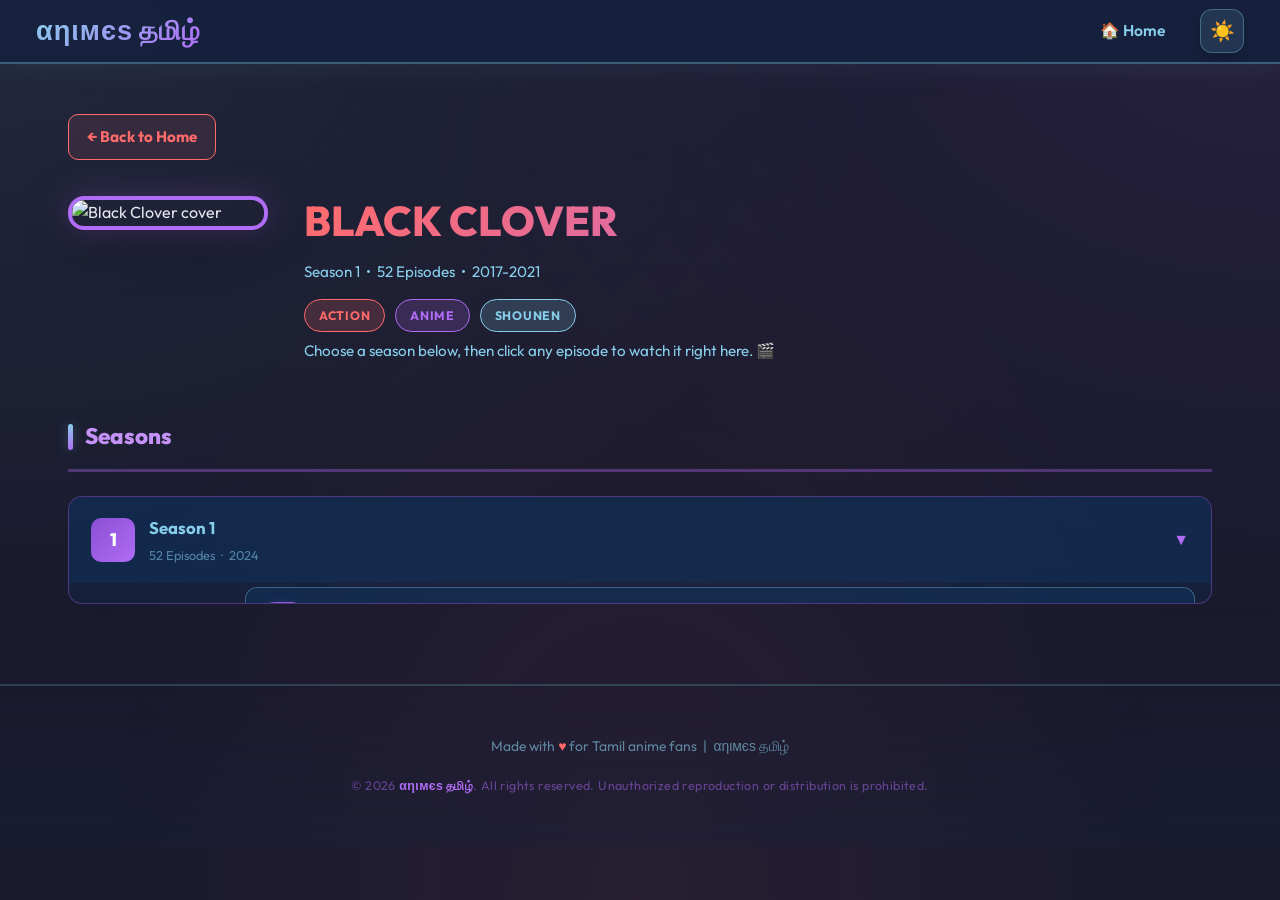
==== Black Clover.html @ a6b7f5e0 "auth" ====
<!DOCTYPE html>
<html lang="en">

<head>
    <meta charset="UTF-8">
    <meta name="viewport" content="width=device-width, initial-scale=1.0">
    <title>Black Clover — αηιмєѕ தமிழ்</title>
    <meta name="description" content="Watch Black Clover Season 1 & Season 2 all episodes in Tamil on αηιмєѕ தமிழ்.">
    <link rel="stylesheet" href="style.css">
    <script>/* apply saved theme before paint */
        (function () { var t = localStorage.getItem('animeTheme') || 'dark'; document.documentElement.setAttribute('data-theme', t); })();
    </script>
        <style>
        /* Page-specific keyframes — all other styles live in style.css */
        @keyframes fadeIn  { from { opacity: 0; } to { opacity: 1; } }
        @keyframes slideUp { from { transform: translateY(30px); opacity: 0; } to { transform: translateY(0); opacity: 1; } }
    </style>
</head>

<body>

    <!-- ===== VIDEO MODAL ===== -->
    <div class="modal-overlay" id="videoModal" role="dialog" aria-modal="true" aria-labelledby="modalEpTitle">
        <div class="modal-box">
            <div class="modal-topbar">
                <div class="modal-ep-title" id="modalEpTitle">Episode</div>
                <button class="modal-close" id="modalClose" title="Close (Esc)">✕</button>
            </div>
            <div class="modal-video-wrap">
                <iframe id="modalIframe" title="Anime Video Player" src="" allowfullscreen allow="autoplay"></iframe>
            </div>
            <div class="modal-controls">
                <button class="modal-nav-btn btn-prev" id="btnPrev">◀ Previous</button>
                <div class="quality-selector" id="qualitySelector">
                    <button class="quality-btn active" data-quality="720p">720p</button>
                    <button class="quality-btn" data-quality="480p">480p</button>
                    <button class="quality-btn" data-quality="360p">360p</button>
                </div>
                <div class="modal-ep-counter" id="epCounter">— / 52</div>
                <button class="download-btn" id="downloadBtn" title="Download current episode">
                    ⬇ Download
                </button>
                <button class="modal-nav-btn btn-next" id="btnNext">Next ▶</button>
            </div>
        </div>
    </div>

    <!-- ===== NAVBAR ===== -->
    <nav class="navbar">
        <a href="index.html" class="logo">αηιмєѕ தமிழ்</a>
        <button class="hamburger" id="hamburger" aria-label="Toggle menu" aria-expanded="false">
            <span></span>
            <span></span>
            <span></span>
        </button>
        <ul class="nav-links" id="navLinks">
            <li><a href="index.html">🏠 Home</a></li>
        </ul>
        <button class="theme-toggle" id="themeToggle" aria-label="Toggle light/dark theme"
            title="Toggle theme">☀️</button>
    </nav>

    <!-- ===== PAGE CONTENT ===== -->
    <div class="page-wrapper">

        <a href="index.html" class="back-link">← Back to Home</a>

        <!-- SHOW HEADER -->
        <div class="show-header">
            <img src="Black clover.jpg" alt="Black Clover cover" loading="lazy" decoding="async">
            <div class="show-info">
                <h1>BLACK CLOVER</h1>
                <p>
                    Season 1 &nbsp;•&nbsp; 52 Episodes &nbsp;•&nbsp; 2017-2021
                </p>
                <div class="genre-tags">
                    <span class="genre-tag action">Action</span>
                    <span class="genre-tag anime">Anime</span>
                    <span class="genre-tag hero">Shounen</span>
                </div>
                <p class="show-description">
                    Choose a season below, then click any episode to watch it right here. 🎬
                </p>
            </div>
        </div>

        <!-- SEASON SECTION TITLE -->
        <div class="section-title">Seasons</div>

        <!-- SEASON ACCORDION -->
        <div class="seasons-wrap" id="seasonsWrap">

            <!-- Season 1 block -->
            <div class="season-block" id="block-s1">
                <div class="season-header" id="hdr-s1" role="button" aria-expanded="false" aria-controls="body-s1">
                    <div class="season-header-left">
                        <div class="season-num-badge">1</div>
                        <div>
                            <div class="season-header-title">Season 1</div>
                            <div class="season-header-meta">52 Episodes &nbsp;·&nbsp; 2024</div>
                        </div>
                    </div>
                    <span class="season-chevron">▼</span>
                </div>
                <div class="season-body" id="body-s1">
                    <div class="season-body-inner">
                        <div class="season-content">
                            <div class="season-cover">
                                <img src="Black Clover S1.jpg" alt="Black Clover Season 1" loading="lazy" decoding="async">
                            </div>
                            <div class="season-episodes">
                                <ul class="episode-list" id="listS1"></ul>
                            </div>
                        </div>
                    </div>
                </div>
            </div>

            

        </div>

    </div>

    <!-- FOOTER -->
    <footer>
        <p>Made with <span>♥</span> for Tamil anime fans &nbsp;|&nbsp; αηιмєѕ தமிழ்</p>
        <p class="copyright">&copy; 2026 <span class="copy-brand">αηιмєѕ தமிழ்</span>. All rights reserved. Unauthorized
            reproduction or distribution is prohibited.</p>
    </footer>

    <script>
        // ─── Episode data ──────────────────────────────────────────────────────────
        const season1 = [
            { label: 'Black Clover — Season 1 Episode 1', url: 'https://drive.google.com/file/d/1ODPbHvJEhEMpphtI4MxRCnHUGXmP1tiV/view?usp=drive_link' },
            { label: 'Black Clover — Season 1 Episode 2', url: 'https://drive.google.com/file/d/1UU6DMYvfNjdgx-czAlC-QVXr_h1ueQlT/view?usp=drive_link' },
            { label: 'Black Clover — Season 1 Episode 3', url: 'https://drive.google.com/file/d/1fp06RDOdwftq0lW15S4uNfMXd6vimS-R/view?usp=drive_link' },
            { label: 'Black Clover — Season 1 Episode 4', url: 'https://drive.google.com/file/d/147hRagMRsgIPIV0D53DgfWSum-laJky3/view?usp=drive_link' },
            { label: 'Black Clover — Season 1 Episode 5', url: 'https://drive.google.com/file/d/1hx0wmpyjPti8TizTmMIxTGmv3ncDwISy/view?usp=drive_link' },
            { label: 'Black Clover — Season 1 Episode 6', url: 'https://drive.google.com/file/d/1q7LnzBNbZkUUWpS2-jgmQ9IhrlIVIlir/view?usp=drive_link' },
            { label: 'Black Clover — Season 1 Episode 7', url: 'https://drive.google.com/file/d/16MvOg9ebQ0H7MaVcecm7iQT22Mqzcdz2/view?usp=drive_link' },
            { label: 'Black Clover — Season 1 Episode 8', url: 'https://drive.google.com/file/d/1AsIBkCfFNQz-Bp7a3dCff4TRUzwnJFNo/view?usp=drive_link' },
            { label: 'Black Clover — Season 1 Episode 9', url: 'https://drive.google.com/file/d/16DXvcwOeLI66t9OxpJB8tHux8fPv2nIG/view?usp=drive_link' },
            { label: 'Black Clover — Season 1 Episode 10', url: 'https://drive.google.com/file/d/1ffPq-OgUAM6AscoiG_Q5oQ6_a7YMpHwx/view?usp=drive_link' },
            { label: 'Black Clover — Season 1 Episode 11', url: 'https://drive.google.com/file/d/1TDnt6CKVh8oF5mcPyg6MbT69pBbmj9pi/view?usp=drive_link' },
            { label: 'Black Clover — Season 1 Episode 12', url: 'https://drive.google.com/file/d/1ku1aMR34oBhOyInc1qjT79qwLTLvL-Q6/view?usp=drive_link' },
            { label: 'Black Clover — Season 1 Episode 13', url: 'https://drive.google.com/file/d/1seFA0r91bk8-u1pZyEKzcgGpgho2S2MD/view?usp=drive_link' },
            { label: 'Black Clover — Season 1 Episode 14', url: 'https://drive.google.com/file/d/12w76KF4JlneqTBJmibyP7TG2EaC3A2d1/view?usp=drive_link' },
            { label: 'Black Clover — Season 1 Episode 15', url: 'https://drive.google.com/file/d/1xRk1DCmww_YLrAiUZ01_tJFTzHuUz1rH/view?usp=drive_link' },
            { label: 'Black Clover — Season 1 Episode 16', url: 'https://drive.google.com/file/d/1O9LygKLz4t2v1fXNx--AKS7kRJ373syA/view?usp=drive_link' },
            { label: 'Black Clover — Season 1 Episode 17', url: 'https://drive.google.com/file/d/1rYxMDRkAYCaDwPFj208exHD-0DpUpXCZ/view?usp=drive_link' },
            { label: 'Black Clover — Season 1 Episode 18', url: 'https://drive.google.com/file/d/1ztxoA6_M03mwa7ZdaEwH3BLgy6uEzq-6/view?usp=drive_link' },
            { label: 'Black Clover — Season 1 Episode 19', url: 'https://drive.google.com/file/d/1YQ4ZGFRJcFFOziHP7ryG60n-5vrGi-Hg/view?usp=drive_link' },
            { label: 'Black Clover — Season 1 Episode 20', url: 'https://drive.google.com/file/d/1003yUZefJmhm5v-bn42cq-cFcBUf1Kmr/view?usp=drive_link' },
            { label: 'Black Clover — Season 1 Episode 21', url: 'https://drive.google.com/file/d/1nypsdMPqKhxxxCl2USI6wyjwSKQftTIE/view?usp=drive_link' },
            { label: 'Black Clover — Season 1 Episode 22', url: 'https://drive.google.com/file/d/1fzC5f1wbf9sOoAqkiLy27fHo5FhXYRzz/view?usp=drive_link' },
            { label: 'Black Clover — Season 1 Episode 23', url: 'https://drive.google.com/file/d/1_gjJJTzLBx9CuyI6VPsvhYlcbNpOs1Sj/view?usp=drive_link' },
            { label: 'Black Clover — Season 1 Episode 24', url: 'https://drive.google.com/file/d/1h2pwCmJOZrFb5NExrcI9Pcqk-jPaqbt_/view?usp=drive_link' },
            { label: 'Black Clover — Season 1 Episode 25', url: 'https://drive.google.com/file/d/1vTQSO6mHoZk7KQks492SP2wtjo2FNkQ2/view?usp=drive_link' },
            { label: 'Black Clover — Season 1 Episode 26', url: 'https://drive.google.com/file/d/1W5kCnkiEDYukoO-WlAtehgl3UT6zfNxh/view?usp=drive_link' },
            { label: 'Black Clover — Season 1 Episode 27', url: 'https://drive.google.com/file/d/1fP_kt8_ywPyBqBD8XFNz-qHctT_Kmmp9/view?usp=drive_link' },
            { label: 'Black Clover — Season 1 Episode 28', url: 'https://drive.google.com/file/d/1cFwmqe0yg_zBHIG69gk7wKfw1a-eI2rd/view?usp=drive_link' },
            { label: 'Black Clover — Season 1 Episode 29', url: 'https://drive.google.com/file/d/1rcgXAd_u4LQvGD85NG6L_ZZRvOPipj1w/view?usp=drive_link' },
            { label: 'Black Clover — Season 1 Episode 30', url: 'https://drive.google.com/file/d/1GQHpieshRv08iTudhfadLTmQG_kX_81U/view?usp=drive_link' },
            { label: 'Black Clover — Season 1 Episode 31', url: 'https://drive.google.com/file/d/1RqxE4C7LSFc72aBbK0ppRc-T9F8D0yFf/view?usp=drive_link' },
            { label: 'Black Clover — Season 1 Episode 32', url: 'https://drive.google.com/file/d/11ycaToQ2TkcVKYUf12bIoVbeEXOgBtCK/view?usp=drive_link' },
            { label: 'Black Clover — Season 1 Episode 33', url: 'https://drive.google.com/file/d/1ajj0gp3xN7RAtzWEq52D7Rs4c3wvOy00/view?usp=drive_link' },
            { label: 'Black Clover — Season 1 Episode 34', url: 'https://drive.google.com/file/d/1F8uGpwolBcLbOCt_jxpoOchkNUZ0XtZn/view?usp=drive_link' },
            { label: 'Black Clover — Season 1 Episode 35', url: 'https://drive.google.com/file/d/1EN5IN9hanwbucivZ3r1BJMKgd7P41Uz4/view?usp=drive_link' },
            { label: 'Black Clover — Season 1 Episode 36', url: 'https://drive.google.com/file/d/18jjQ3Py9q21RgcNIhizg5OyiLKfL_dfh/view?usp=drive_link' },
            { label: 'Black Clover — Season 1 Episode 37', url: 'https://drive.google.com/file/d/1yW2bL2XUI3VKsSQ8Ou470-_n8xtNUzNb/view?usp=drive_link' },
            { label: 'Black Clover — Season 1 Episode 38', url: 'https://drive.google.com/file/d/1KJCh59lzcBtqf_SO4vPp98ZI-LniccoH/view?usp=drive_link' },
            { label: 'Black Clover — Season 1 Episode 39', url: 'https://drive.google.com/file/d/1qVKRg0rlQJD0KMX1C6P8OE7jvjG9UlRe/view?usp=drive_link' },
            { label: 'Black Clover — Season 1 Episode 40', url: 'https://drive.google.com/file/d/1Q9NmlAQa1TrAHIjie25ZDMcZDa-YQYuP/view?usp=drive_link' },
            { label: 'Black Clover — Season 1 Episode 41', url: 'https://drive.google.com/file/d/1DWbmje2Cut4kT2jY8WESexI1O4_34SRt/view?usp=drive_link' },
            { label: 'Black Clover — Season 1 Episode 42', url: 'https://drive.google.com/file/d/1GTsT0j_Vl5AwKKSDwWXC5KhdFjTHr4aM/view?usp=drive_link' },
            { label: 'Black Clover — Season 1 Episode 43', url: 'https://drive.google.com/file/d/1z6HKS_v7naEfR71bDJf1O1Imvs-zz7Je/view?usp=drive_link' },
            { label: 'Black Clover — Season 1 Episode 44', url: 'https://drive.google.com/file/d/1w0cN11PbFkwaNHTjjyJNapjziAgTkaDh/view?usp=drive_link' },
            { label: 'Black Clover — Season 1 Episode 45', url: 'https://drive.google.com/file/d/191g0h7XyX-62N4xODG4WYwB1gnaFqEPl/view?usp=drive_link' },
            { label: 'Black Clover — Season 1 Episode 46', url: 'https://drive.google.com/file/d/1o9afwUp92Q18mSyHH6MPzNlselTNKvGx/view?usp=drive_link' },
            { label: 'Black Clover — Season 1 Episode 47', url: 'https://drive.google.com/file/d/15kICb1pFve39YVBaPz4xmDzAzr6nMhFi/view?usp=drive_link' },
            { label: 'Black Clover — Season 1 Episode 48', url: 'https://drive.google.com/file/d/13fcKTHnzJXK2BI83XcnaROCqIEAhhWLm/view?usp=drive_link' },
            { label: 'Black Clover — Season 1 Episode 49', url: 'https://drive.google.com/file/d/1zWOemoixFibdqLj236k2VJsVxp9vYJTT/view?usp=drive_link' },
            { label: 'Black Clover — Season 1 Episode 50', url: 'https://drive.google.com/file/d/19eNcGR957ftd28TEfy8--QZLz8u13Xa3/view?usp=drive_link' },
            { label: 'Black Clover — Season 1 Episode 51', url: 'https://drive.google.com/file/d/1IVCrdZCVjt_2vN_iQzRdhMXT2vHn7FC3/view?usp=sharing' },
           
            
        ];

        const allEpisodes = [...season1];
        const total = allEpisodes.length;
        let currentEp = 0;

        // ─── Drive share → embed URL ───────────────────────────────────────────────
        function embedUrl(shareUrl) {
            const m = shareUrl.match(/\/file\/d\/([^/]+)\//);
            return m ? `https://drive.google.com/file/d/${m[1]}/preview` : shareUrl;
        }

        // ─── Build episode list ────────────────────────────────────────────────────
        function buildList(listId, episodes, globalOffset) {
            const ul = document.getElementById(listId);
            episodes.forEach((ep, i) => {
                const globalIndex = globalOffset + i;
                const epNum = String(i + 1).padStart(2, '0');
                const li = document.createElement('li');
                li.innerHTML = `
                    <a href="#" class="ep-link" data-index="${globalIndex}" id="ep-${globalIndex}">
                        <span class="ep-number">${epNum}</span>
                        ${ep.label}
                        <span class="ep-icon">▶</span>
                    </a>`;
                ul.appendChild(li);
            });
        }

        buildList('listS1', season1, 0);

        // ─── Season accordion toggle ───────────────────────────────────────────────
        function toggleSeason(blockId, headerId) {
            const block = document.getElementById(blockId);
            const hdr = document.getElementById(headerId);
            const isOpen = block.classList.contains('open');
            block.classList.toggle('open', !isOpen);
            hdr.setAttribute('aria-expanded', String(!isOpen));
        }

        document.getElementById('hdr-s1').addEventListener('click', () => toggleSeason('block-s1', 'hdr-s1'));

        // ─── Modal elements ────────────────────────────────────────────────────────
        const modal = document.getElementById('videoModal');
        const iframe = document.getElementById('modalIframe');
        const modalTitle = document.getElementById('modalEpTitle');
        const epCounter = document.getElementById('epCounter');
        const btnPrev = document.getElementById('btnPrev');
        const btnNext = document.getElementById('btnNext');
        const btnClose = document.getElementById('modalClose');
        const qualityBtns = document.querySelectorAll('.quality-btn');
        const downloadBtn = document.getElementById('downloadBtn');
        let currentQuality = '720p';

        function openEpisode(index) {
            currentEp = index;
            currentQuality = '720p';
            const ep = allEpisodes[index];
            modalTitle.textContent = ep.label;
            epCounter.textContent = `${index + 1} / ${total}`;
            iframe.src = embedUrl(ep.url);
            btnPrev.disabled = index === 0;
            btnNext.disabled = index === total - 1;
            modal.classList.add('active');
            document.body.style.overflow = 'hidden';

            document.querySelectorAll('.ep-link').forEach(a => a.classList.remove('ep-active'));
            const activeLink = document.getElementById(`ep-${index}`);
            if (activeLink) activeLink.classList.add('ep-active');
            
            // Reset quality buttons
            qualityBtns.forEach(btn => btn.classList.remove('active'));
            document.querySelector('[data-quality="720p"]').classList.add('active');
        }

        function closeModal() {
            modal.classList.remove('active');
            iframe.src = '';
            document.body.style.overflow = '';
            document.querySelectorAll('.ep-link').forEach(a => a.classList.remove('ep-active'));
        }

        function downloadEpisode() {
            const ep = allEpisodes[currentEp];
            let urlToDL = ep.url;
            
            // Extract Google Drive file ID from sharing URL
            const match = ep.url.match(/\/file\/d\/([^\/]+)\//);
            if (match && match[1]) {
                urlToDL = `https://drive.google.com/uc?export=download&id=${match[1]}`;
            }
            
            downloadBtn.classList.add('loading');
            downloadBtn.textContent = '⏳ Preparing...';
            downloadBtn.disabled = true;
            
            // Open download link
            const a = document.createElement('a');
            a.href = urlToDL;
            a.target = '_blank';
            a.click();
            
            // Reset button after 2 seconds
            setTimeout(() => {
                downloadBtn.classList.remove('loading');
                downloadBtn.textContent = '⬇ Download';
                downloadBtn.disabled = false;
            }, 2000);
        }


        // ─── Event listeners ──────────────────────────────────────────────────────
        document.addEventListener('click', e => {
            const link = e.target.closest('.ep-link');
            if (!link) return;
            e.preventDefault();
            openEpisode(parseInt(link.dataset.index));
        });

        qualityBtns.forEach(btn => {
            btn.addEventListener('click', () => {
                currentQuality = btn.dataset.quality;
                qualityBtns.forEach(b => b.classList.remove('active'));
                btn.classList.add('active');
            });
        });

        downloadBtn.addEventListener('click', downloadEpisode);
        btnPrev.addEventListener('click', () => { if (currentEp > 0) openEpisode(currentEp - 1); });
        btnNext.addEventListener('click', () => { if (currentEp < total - 1) openEpisode(currentEp + 1); });
        btnClose.addEventListener('click', closeModal);
        modal.addEventListener('click', e => { if (e.target === modal) closeModal(); });
        document.addEventListener('keydown', e => {
            if (e.key === 'Escape' && modal.classList.contains('active')) closeModal();
        });

        // ─── Hamburger menu ──────────────────────────────────────────────────────
        const hamburger = document.getElementById('hamburger');
        const navLinks = document.getElementById('navLinks');
        
        hamburger.addEventListener('click', function () {
            navLinks.classList.toggle('active');
            hamburger.classList.toggle('active');
            hamburger.setAttribute('aria-expanded', navLinks.classList.contains('active'));
        });

        // Close menu when a link is clicked
        navLinks.querySelectorAll('a').forEach(link => {
            link.addEventListener('click', function () {
                navLinks.classList.remove('active');
                hamburger.classList.remove('active');
                hamburger.setAttribute('aria-expanded', false);
            });
        });

        // ─── Theme toggle ─────────────────────────────────────────────────────────
        var themeBtn = document.getElementById('themeToggle');
        var htmlEl = document.documentElement;
        themeBtn.textContent = htmlEl.getAttribute('data-theme') === 'light' ? '🌙' : '☀️';
        themeBtn.addEventListener('click', function () {
            var next = htmlEl.getAttribute('data-theme') === 'light' ? 'dark' : 'light';
            htmlEl.setAttribute('data-theme', next);
            localStorage.setItem('animeTheme', next);
            themeBtn.textContent = next === 'light' ? '🌙' : '☀️';
        });
    </script>

</body>

</html>
---- style.css ----
/* ===== GOOGLE FONTS ===== */
@import url('https://fonts.googleapis.com/css2?family=Outfit:wght@300;400;500;600;700;800&display=swap');
@import url('https://fonts.googleapis.com/css2?family=Inter:wght@400;500;600;700&display=swap');

/* ===== COLOR THEME VARIABLES ===== */
:root {
  --bg-primary: #1a1a2e;
  --bg-secondary: #16213e;
  --bg-card: #0f3460;

  --sky-blue: #87ceeb;
  --sky-blue-dark: #4fb3d9;
  --sky-blue-glow: rgba(135, 206, 235, 0.25);

  --light-red: #ff6b6b;
  --light-red-dark: #e05252;
  --light-red-glow: rgba(255, 107, 107, 0.25);

  --purple: #b06cf5;
  --purple-dark: #8a4fd4;
  --purple-glow: rgba(176, 108, 245, 0.25);

  --text-primary: #e8e8f0;
  --text-sky: #87ceeb;
  --text-red: #ff6b6b;
  --text-purple: #c492f7;

  --border-sky: rgba(135, 206, 235, 0.35);
  --border-purple: rgba(176, 108, 245, 0.35);

  --navbar-height: 64px;
}

/* ===== RESET & BASE ===== */
*,
*::before,
*::after {
  box-sizing: border-box;
  margin: 0;
  padding: 0;
}

html {
  scroll-behavior: smooth;
  -webkit-font-smoothing: antialiased;
  -moz-osx-font-smoothing: grayscale;
}

body {
  font-family: 'Outfit', Arial, sans-serif;
  background-color: var(--bg-primary);
  color: var(--text-primary);
  min-height: 100vh;
  line-height: 1.6;
  -webkit-font-smoothing: antialiased;
  -moz-osx-font-smoothing: grayscale;
}

/* ===== ANIMATED BACKGROUND GRADIENT ===== */
body::before {
  content: '';
  position: fixed;
  top: 0;
  left: 0;
  width: 100%;
  height: 100%;
  background:
    radial-gradient(ellipse at top left, rgba(135, 206, 235, 0.08) 0%, transparent 50%),
    radial-gradient(ellipse at top right, rgba(176, 108, 245, 0.08) 0%, transparent 50%),
    radial-gradient(ellipse at bottom, rgba(255, 107, 107, 0.06) 0%, transparent 60%);
  pointer-events: none;
  z-index: 0;
}

/* ===== NAVBAR / HEADER ===== */
.navbar {
  position: sticky;
  top: 0;
  z-index: 200;
  display: flex;
  align-items: center;
  justify-content: space-between;
  padding: 0 36px;
  height: var(--navbar-height);
  background: rgba(22, 33, 62, 0.95);
  -webkit-backdrop-filter: blur(16px);
  backdrop-filter: blur(16px);
  border-bottom: 2px solid var(--border-sky);
  box-shadow: 0 4px 30px rgba(135, 206, 235, 0.08);
  gap: 12px;
  will-change: transform;
}

.navbar .logo {
  font-size: 1.7rem;
  font-weight: 800;
  background: linear-gradient(135deg, var(--sky-blue), var(--purple));
  -webkit-background-clip: text;
  -webkit-text-fill-color: transparent;
  background-clip: text;
  letter-spacing: 1px;
  text-decoration: none;
  transition: filter 0.3s ease;
  cursor: pointer;
  flex-shrink: 0;
}

.navbar .logo:hover {
  filter: brightness(1.2);
}

.nav-links {
  display: flex;
  gap: 28px;
  list-style: none;
  margin-left: auto;
  align-items: center;
}

.nav-links li {
  display: flex;
  align-items: center;
}

.nav-links a {
  color: var(--sky-blue);
  text-decoration: none;
  font-weight: 600;
  font-size: 0.98rem;
  padding: 10px 14px;
  border-radius: 10px;
  transition: all 0.3s ease;
  border: 1px solid transparent;
  position: relative;
  white-space: nowrap;
  display: inline-flex;
  align-items: center;
  gap: 7px;
}

.nav-links a::after {
  content: '';
  position: absolute;
  bottom: 0;
  left: 50%;
  width: 0;
  height: 2px;
  background: linear-gradient(90deg, var(--sky-blue), var(--purple));
  transform: translateX(-50%);
  transition: width 0.3s ease;
}

.nav-links a:hover {
  color: #fff;
  background: rgba(135, 206, 235, 0.15);
  border-color: var(--sky-blue);
  box-shadow: 0 0 20px rgba(135, 206, 235, 0.25);
  transform: translateY(-2px);
}

.nav-links a:hover::after {
  width: calc(100% - 28px);
}

/* ===== HAMBURGER MENU ===== */
.hamburger {
  display: none;
  flex-direction: column;
  justify-content: center;
  gap: 5px;
  background: transparent;
  border: none;
  cursor: pointer;
  padding: 8px;
  flex-shrink: 0;
}

.hamburger span {
  width: 24px;
  height: 3px;
  background: var(--sky-blue);
  border-radius: 2px;
  transition: all 0.3s ease;
  display: block;
}

.hamburger.active span:nth-child(1) {
  transform: rotate(45deg) translate(5px, 6px);
}

.hamburger.active span:nth-child(2) {
  opacity: 0;
  transform: scaleX(0);
}

.hamburger.active span:nth-child(3) {
  transform: rotate(-45deg) translate(5px, -6px);
}

/* ===== PAGE WRAPPER ===== */
.page-wrapper {
  position: relative;
  z-index: 1;
  max-width: 1200px;
  margin: 0 auto;
  padding: 50px 28px 80px;
}

/* ===== KEYFRAME ANIMATIONS ===== */
/* Use opacity-based pulse — GPU-friendly, no filter repaint */
@keyframes titlePulse {
  0%, 100% { opacity: 1; }
  50%       { opacity: 0.82; }
}

@keyframes slideInDown {
  from { opacity: 0; transform: translateY(-30px); }
  to   { opacity: 1; transform: translateY(0); }
}

@keyframes slideInUp {
  from { opacity: 0; transform: translateY(30px); }
  to   { opacity: 1; transform: translateY(0); }
}

@keyframes slideInLeft {
  from { opacity: 0; transform: translateX(-20px); }
  to   { opacity: 1; transform: translateX(0); }
}

@keyframes scaleIn {
  from { opacity: 0; transform: scale(0.95); }
  to   { opacity: 1; transform: scale(1); }
}

@keyframes float {
  0%, 100% { transform: translateY(0px); }
  50%       { transform: translateY(-12px); }
}

@keyframes fadeIn {
  from { opacity: 0; transform: translateY(-6px); }
  to   { opacity: 1; transform: translateY(0); }
}

/* ===== HOME PAGE - HERO ===== */
.hero {
  text-align: center;
  padding: 100px 20px 70px;
  animation: slideInDown 0.8s ease-out;
}

.hero h1 {
  font-size: 3.5rem;
  font-weight: 800;
  background: linear-gradient(135deg, var(--sky-blue) 0%, var(--purple) 50%, var(--light-red) 100%);
  -webkit-background-clip: text;
  -webkit-text-fill-color: transparent;
  background-clip: text;
  margin-bottom: 24px;
  letter-spacing: 2px;
  text-shadow: none;
  animation: titlePulse 3s ease-in-out infinite;
  line-height: 1.15;
  will-change: opacity;
}

.hero p {
  color: var(--text-purple);
  font-size: 1.2rem;
  margin-bottom: 20px;
  font-weight: 500;
  animation: slideInUp 0.8s ease-out 0.15s both;
  line-height: 1.6;
  opacity: 0.95;
}

.hero p:last-of-type {
  font-size: 0.95rem;
  color: rgba(196, 146, 247, 0.8);
  margin-bottom: 32px;
  animation-delay: 0.25s;
}

.hero-subtitle {
  font-size: 0.95rem;
  opacity: 0.8;
  margin-top: 12px;
  animation: slideInUp 0.8s ease-out 0.25s both;
}

/* ===== ANIME CARD GRID ===== */
.anime-grid {
  display: grid;
  grid-template-columns: repeat(auto-fill, minmax(200px, 1fr));
  gap: 28px;
  margin-top: 60px;
  animation: slideInUp 0.8s ease-out 0.2s both;
}

.anime-card {
  background: linear-gradient(145deg, rgba(15, 52, 96, 0.7), rgba(26, 26, 46, 0.9));
  border: 1px solid var(--border-purple);
  border-radius: 18px;
  overflow: hidden;
  text-decoration: none;
  color: inherit;
  transition: transform 0.4s cubic-bezier(0.34, 1.56, 0.64, 1),
              border-color 0.4s ease,
              box-shadow 0.4s ease;
  box-shadow: 0 8px 32px rgba(0, 0, 0, 0.3);
  position: relative;
  animation: scaleIn 0.6s ease-out;
  cursor: pointer;
  display: flex;
  flex-direction: column;
  will-change: transform;
}

.anime-card::after {
  content: '';
  position: absolute;
  inset: 0;
  border-radius: 18px;
  background: linear-gradient(135deg, var(--sky-blue-glow), var(--purple-glow));
  opacity: 0;
  transition: opacity 0.4s ease;
  pointer-events: none;
}

.anime-card:hover {
  transform: translateY(-12px) scale(1.03);
  border-color: var(--sky-blue);
  box-shadow:
    0 20px 50px rgba(135, 206, 235, 0.25),
    0 0 0 2px var(--sky-blue);
}

.anime-card:hover::after {
  opacity: 1;
}

/* Disable heavy transform on touch devices */
@media (hover: none) and (pointer: coarse) {
  .anime-card:hover,
  .anime-card:active {
    transform: translateY(-4px) scale(1.01);
    border-color: var(--border-purple);
    box-shadow: 0 8px 32px rgba(0, 0, 0, 0.3);
  }
}

.anime-card img {
  width: 100%;
  height: 280px;
  object-fit: cover;
  display: block;
  transition: transform 0.5s cubic-bezier(0.34, 1.56, 0.64, 1), opacity 0.4s ease;
  aspect-ratio: 2 / 3;
  flex-shrink: 0;
}

.anime-card:hover img {
  transform: scale(1.12) rotate(1deg);
  opacity: 0.8;
}

.anime-card .card-body {
  padding: 16px 18px 18px;
  position: relative;
  z-index: 1;
  background: rgba(26, 26, 46, 0.95);
  flex: 1;
  display: flex;
  flex-direction: column;
  gap: 8px;
}

.anime-card .card-title {
  font-size: 1.05rem;
  font-weight: 700;
  color: var(--sky-blue);
  line-height: 1.3;
  display: -webkit-box;
  -webkit-line-clamp: 2;
  line-clamp: 2;
  -webkit-box-orient: vertical;
  overflow: hidden;
}

.anime-card .card-badge {
  display: flex;
  flex-direction: column;
  gap: 3px;
  font-size: 0.68rem;
  font-weight: 600;
  padding: 7px 10px;
  border-radius: 8px;
  background: linear-gradient(135deg, var(--purple-dark), var(--purple));
  color: #fff;
  letter-spacing: 0.5px;
  text-transform: uppercase;
  margin-top: auto;
}

/* Coming soon cards */
.anime-card.coming-soon {
  border-style: dashed;
  opacity: 0.65;
  background: linear-gradient(145deg, rgba(15, 52, 96, 0.4), rgba(26, 26, 46, 0.6));
  cursor: default;
  pointer-events: none;
}

.anime-card.coming-soon:hover {
  transform: none;
  border-color: var(--border-purple);
}

.coming-soon-placeholder {
  height: 280px;
  background: linear-gradient(135deg, #0f3460, #1a1a2e);
  display: flex;
  align-items: center;
  justify-content: center;
}

.coming-soon-emoji {
  font-size: 3rem;
  animation: float 3s ease-in-out infinite;
}

.coming-soon-emoji.delay {
  animation-delay: 0.2s;
}

.coming-soon-title-purple { color: var(--text-purple); }
.coming-soon-title-red    { color: var(--text-red); }

/* ===== EPISODE PAGE — SHOW HEADER ===== */
.show-header {
  display: flex;
  align-items: flex-start;
  gap: 36px;
  margin-bottom: 56px;
  flex-wrap: wrap;
  animation: slideInUp 0.8s ease-out;
}

.show-header img {
  width: 200px;
  border-radius: 16px;
  border: 4px solid var(--purple);
  box-shadow: 0 0 32px var(--purple-glow), 0 12px 48px rgba(0, 0, 0, 0.4);
  transition: all 0.3s cubic-bezier(0.34, 1.56, 0.64, 1);
  cursor: pointer;
  flex-shrink: 0;
  object-fit: cover;
}

.show-header img:hover {
  transform: scale(1.06) rotate(-2deg);
  box-shadow: 0 0 50px var(--purple-glow), 0 16px 64px rgba(0, 0, 0, 0.5);
}

.show-info {
  flex: 1;
  min-width: 220px;
}

.show-info h1 {
  font-size: 2.6rem;
  font-weight: 800;
  background: linear-gradient(135deg, var(--light-red), var(--purple));
  -webkit-background-clip: text;
  -webkit-text-fill-color: transparent;
  background-clip: text;
  margin-bottom: 14px;
  line-height: 1.2;
}

.show-info > p,
.show-info .show-meta {
  color: var(--text-sky);
  margin-top: 8px;
  font-size: 0.95rem;
}

.show-description {
  color: var(--text-purple);
  margin-top: 14px;
  font-size: 0.88rem;
  max-width: 480px;
  line-height: 1.5;
}

.show-info .genre-tags {
  display: flex;
  gap: 10px;
  flex-wrap: wrap;
  margin-top: 14px;
}

.genre-tag {
  font-size: 0.77rem;
  font-weight: 700;
  padding: 6px 14px;
  border-radius: 20px;
  text-transform: uppercase;
  letter-spacing: 0.7px;
  transition: all 0.3s ease;
  cursor: default;
}

.genre-tag.action {
  background: rgba(255, 107, 107, 0.18);
  color: var(--light-red);
  border: 1.5px solid var(--light-red);
}

.genre-tag.anime {
  background: rgba(176, 108, 245, 0.18);
  color: var(--purple);
  border: 1.5px solid var(--purple);
}

.genre-tag.hero {
  background: rgba(135, 206, 235, 0.18);
  color: var(--sky-blue);
  border: 1.5px solid var(--sky-blue);
}

/* ===== SECTION TITLE ===== */
.section-title {
  font-size: 1.4rem;
  font-weight: 800;
  color: var(--text-purple);
  margin-top: 40px;
  margin-bottom: 24px;
  padding-bottom: 14px;
  border-bottom: 3px solid var(--border-purple);
  display: flex;
  align-items: center;
  gap: 12px;
  animation: slideInLeft 0.6s ease-out;
}

.section-title::before {
  content: '';
  display: inline-block;
  width: 5px;
  height: 26px;
  border-radius: 4px;
  background: linear-gradient(180deg, var(--sky-blue), var(--purple));
  box-shadow: 0 0 12px rgba(135, 206, 235, 0.3);
  flex-shrink: 0;
}

/* ===== EPISODE LIST ===== */
.episode-list {
  display: flex;
  flex-direction: column;
  gap: 10px;
  list-style: none;
}

.episode-list li a {
  display: flex;
  align-items: center;
  gap: 14px;
  padding: 14px 18px;
  border-radius: 12px;
  background: rgba(15, 52, 96, 0.5);
  border: 1.5px solid var(--border-sky);
  text-decoration: none;
  color: var(--text-primary);
  font-weight: 500;
  font-size: 0.95rem;
  transition: all 0.3s cubic-bezier(0.34, 1.56, 0.64, 1);
  position: relative;
  overflow: hidden;
  min-height: 52px;
}

.episode-list li a::before {
  content: '';
  position: absolute;
  left: 0;
  top: 0;
  bottom: 0;
  width: 4px;
  background: linear-gradient(180deg, var(--sky-blue), var(--purple));
  border-radius: 4px 0 0 4px;
  opacity: 0;
  transition: opacity 0.3s ease;
}

.episode-list li a:hover {
  background: rgba(135, 206, 235, 0.12);
  border-color: var(--sky-blue);
  color: var(--sky-blue);
  transform: translateX(8px);
  box-shadow: 0 6px 24px rgba(135, 206, 235, 0.2);
}

.episode-list li a:hover::before {
  opacity: 1;
  box-shadow: 0 0 12px rgba(135, 206, 235, 0.4);
}

/* Better touch experience */
@media (hover: none) and (pointer: coarse) {
  .episode-list li a:hover,
  .episode-list li a:active {
    background: rgba(135, 206, 235, 0.08);
    border-color: var(--border-sky);
    transform: translateX(4px);
  }
}

.ep-number {
  display: flex;
  align-items: center;
  justify-content: center;
  min-width: 38px;
  width: 38px;
  height: 38px;
  border-radius: 10px;
  background: linear-gradient(135deg, var(--purple-dark), var(--purple));
  color: #fff;
  font-size: 0.82rem;
  font-weight: 700;
  flex-shrink: 0;
  box-shadow: 0 4px 12px rgba(176, 108, 245, 0.3);
  transition: transform 0.3s ease;
}

.episode-list li a:hover .ep-number {
  transform: scale(1.15) rotate(-5deg);
}

.ep-icon {
  margin-left: auto;
  color: var(--sky-blue);
  font-size: 1.1rem;
  opacity: 0;
  transition: opacity 0.3s ease, transform 0.3s ease;
  flex-shrink: 0;
}

.episode-list li a:hover .ep-icon {
  opacity: 1;
  transform: translateX(6px);
}

/* ===== ACTIVE EPISODE HIGHLIGHT ===== */
.ep-link.ep-active {
  background: rgba(135, 206, 235, 0.12) !important;
  border-color: var(--sky-blue) !important;
  color: var(--sky-blue) !important;
}

.ep-link.ep-active::before {
  opacity: 1 !important;
}

.ep-link.ep-active .ep-icon {
  opacity: 1 !important;
}

/* ===== BACK LINK ===== */
.back-link {
  display: inline-flex;
  align-items: center;
  gap: 10px;
  color: var(--text-red);
  text-decoration: none;
  font-weight: 700;
  font-size: 0.95rem;
  margin-bottom: 36px;
  padding: 10px 18px;
  border-radius: 10px;
  border: 1.5px solid var(--light-red);
  background: rgba(255, 107, 107, 0.1);
  transition: all 0.3s cubic-bezier(0.34, 1.56, 0.64, 1);
  min-height: 44px;
}

.back-link:hover {
  background: rgba(255, 107, 107, 0.2);
  box-shadow: 0 0 20px rgba(255, 107, 107, 0.3);
  transform: translateX(-6px);
  border-color: #ff8888;
}

.back-link:active {
  transform: translateX(-3px);
}

/* ===== FOOTER ===== */
footer {
  text-align: center;
  padding: 48px 32px;
  color: rgba(135, 206, 235, 0.6);
  font-size: 0.87rem;
  border-top: 2px solid rgba(135, 206, 235, 0.2);
  position: relative;
  z-index: 1;
  line-height: 1.8;
  background: linear-gradient(180deg, rgba(26, 26, 46, 0) 0%, rgba(22, 33, 62, 0.3) 100%);
}

footer span {
  color: var(--light-red);
  font-weight: 600;
}

.copyright {
  margin-top: 16px;
  font-size: 0.78rem;
  color: rgba(176, 108, 245, 0.5);
  letter-spacing: 0.4px;
}

.copy-brand {
  color: var(--purple);
  font-weight: 700;
}

/* ===== SCROLLBAR ===== */
::-webkit-scrollbar { width: 8px; }
::-webkit-scrollbar-track { background: var(--bg-primary); }
::-webkit-scrollbar-thumb {
  background: linear-gradient(180deg, var(--sky-blue-dark), var(--purple-dark));
  border-radius: 4px;
}
::-webkit-scrollbar-thumb:hover { background: var(--purple); }

/* ===== SEARCH BAR ===== */
.search-wrap {
  margin: 0 auto 20px;
  max-width: 560px;
  animation: slideInDown 0.8s ease-out 0.1s both;
}

.search-box {
  display: flex;
  align-items: center;
  background: rgba(15, 52, 96, 0.6);
  border: 2.5px solid var(--border-sky);
  border-radius: 18px;
  -webkit-backdrop-filter: blur(12px);
  backdrop-filter: blur(12px);
  overflow: hidden;
  transition: all 0.3s ease;
  position: relative;
  box-shadow: 0 4px 20px rgba(0, 0, 0, 0.3);
}

.search-box::before {
  content: '';
  position: absolute;
  inset: 0;
  border-radius: 16px;
  background: linear-gradient(135deg, rgba(135, 206, 235, 0.1), rgba(176, 108, 245, 0.05));
  opacity: 0;
  transition: opacity 0.3s ease;
  pointer-events: none;
}

.search-box:focus-within {
  border-color: var(--sky-blue);
  box-shadow: 0 0 0 4px rgba(135, 206, 235, 0.15), 0 8px 32px rgba(135, 206, 235, 0.15);
  transform: translateY(-2px);
}

.search-box:focus-within::before {
  opacity: 1;
}

.search-icon {
  padding: 0 16px;
  font-size: 1.15rem;
  flex-shrink: 0;
  pointer-events: none;
  -webkit-user-select: none;
  user-select: none;
  color: var(--sky-blue);
}

.search-input {
  flex: 1;
  background: transparent;
  border: none;
  outline: none;
  color: var(--text-primary);
  font-family: 'Outfit', Arial, sans-serif;
  font-size: 1rem;
  font-weight: 500;
  padding: 14px 12px;
  caret-color: var(--sky-blue);
  letter-spacing: 0.3px;
  min-width: 0;
}

.search-input::placeholder {
  color: rgba(135, 206, 235, 0.5);
  font-weight: 400;
}

.search-clear {
  display: none;
  align-items: center;
  justify-content: center;
  width: 36px;
  height: 36px;
  margin-right: 8px;
  background: rgba(255, 107, 107, 0.15);
  border: 1px solid rgba(255, 107, 107, 0.4);
  border-radius: 8px;
  color: var(--light-red);
  font-size: 0.88rem;
  cursor: pointer;
  flex-shrink: 0;
  transition: all 0.2s ease;
  font-weight: 600;
}

.search-clear:hover {
  background: var(--light-red);
  color: #fff;
  box-shadow: 0 0 12px rgba(255, 107, 107, 0.5);
  transform: scale(1.1);
}

.search-clear:active {
  transform: scale(0.95);
}

.search-no-results {
  margin-top: 16px;
  text-align: center;
  color: rgba(176, 108, 245, 0.7);
  font-size: 1rem;
  font-weight: 500;
  animation: fadeIn 0.3s ease;
  padding: 12px;
  display: none;
}

.search-no-results span {
  color: var(--sky-blue);
  font-weight: 600;
}

/* =====================================================
   VIDEO MODAL (shared across episode pages)
   ===================================================== */
.modal-overlay {
  display: none;
  position: fixed;
  inset: 0;
  z-index: 999;
  background: rgba(10, 10, 20, 0.92);
  -webkit-backdrop-filter: blur(10px);
  backdrop-filter: blur(10px);
  align-items: center;
  justify-content: center;
  animation: modalFadeIn 0.25s ease;
}

.modal-overlay.active {
  display: flex;
}

@keyframes modalFadeIn {
  from { opacity: 0; }
  to   { opacity: 1; }
}

.modal-box {
  position: relative;
  width: min(92vw, 900px);
  background: linear-gradient(145deg, #0f1e3a, #1a1a2e);
  border: 1px solid rgba(135, 206, 235, 0.3);
  border-radius: 18px;
  overflow: hidden;
  box-shadow: 0 0 60px rgba(135, 206, 235, 0.15), 0 24px 80px rgba(0, 0, 0, 0.7);
  animation: modalSlideUp 0.3s ease;
  max-height: calc(100vh - 20px);
  display: flex;
  flex-direction: column;
}

@keyframes modalSlideUp {
  from { transform: translateY(30px); opacity: 0; }
  to   { transform: translateY(0); opacity: 1; }
}

.modal-topbar {
  display: flex;
  align-items: center;
  justify-content: space-between;
  padding: 12px 18px;
  background: rgba(135, 206, 235, 0.06);
  border-bottom: 1px solid rgba(135, 206, 235, 0.15);
  flex-shrink: 0;
  gap: 12px;
}

.modal-ep-title {
  font-size: 0.95rem;
  font-weight: 700;
  color: var(--sky-blue);
  letter-spacing: 0.5px;
  overflow: hidden;
  text-overflow: ellipsis;
  white-space: nowrap;
}

.modal-close {
  background: rgba(255, 107, 107, 0.15);
  border: 1px solid var(--light-red);
  color: var(--light-red);
  font-size: 1.1rem;
  width: 36px;
  height: 36px;
  border-radius: 8px;
  cursor: pointer;
  transition: all 0.2s ease;
  display: flex;
  align-items: center;
  justify-content: center;
  flex-shrink: 0;
}

.modal-close:hover {
  background: var(--light-red);
  color: #fff;
  box-shadow: 0 0 14px rgba(255, 107, 107, 0.5);
}

.modal-video-wrap {
  position: relative;
  width: 100%;
  padding-top: 56.25%;
  background: #000;
  flex-shrink: 0;
}

.modal-video-wrap iframe {
  position: absolute;
  inset: 0;
  width: 100%;
  height: 100%;
  border: none;
}

.modal-controls {
  display: flex;
  align-items: center;
  justify-content: space-between;
  padding: 10px 16px;
  background: rgba(176, 108, 245, 0.05);
  border-top: 1px solid rgba(176, 108, 245, 0.15);
  gap: 8px;
  flex-wrap: wrap;
  flex-shrink: 0;
}

.modal-nav-btn {
  display: flex;
  align-items: center;
  gap: 6px;
  padding: 8px 16px;
  border-radius: 10px;
  border: none;
  cursor: pointer;
  font-family: 'Outfit', Arial, sans-serif;
  font-size: 0.85rem;
  font-weight: 600;
  transition: all 0.25s ease;
  white-space: nowrap;
}

.btn-prev {
  background: rgba(176, 108, 245, 0.15);
  color: var(--purple);
  border: 1px solid var(--purple);
}

.btn-prev:hover {
  background: var(--purple);
  color: #fff;
  box-shadow: 0 0 16px rgba(176, 108, 245, 0.4);
}

.btn-next {
  background: rgba(135, 206, 235, 0.15);
  color: var(--sky-blue);
  border: 1px solid var(--sky-blue);
}

.btn-next:hover {
  background: var(--sky-blue-dark);
  color: #fff;
  box-shadow: 0 0 16px rgba(135, 206, 235, 0.4);
}

.btn-prev:disabled,
.btn-next:disabled {
  opacity: 0.3;
  cursor: not-allowed;
  box-shadow: none;
}

.modal-ep-counter {
  font-size: 0.8rem;
  color: rgba(135, 206, 235, 0.6);
  text-align: center;
  white-space: nowrap;
}

/* ===== QUALITY SELECTOR ===== */
.quality-selector {
  display: flex;
  align-items: center;
  gap: 4px;
  padding: 3px;
  background: rgba(135, 206, 235, 0.1);
  border: 1px solid rgba(135, 206, 235, 0.2);
  border-radius: 8px;
}

.quality-btn {
  padding: 5px 10px;
  background: transparent;
  border: none;
  color: rgba(135, 206, 235, 0.6);
  font-size: 0.72rem;
  font-weight: 600;
  cursor: pointer;
  border-radius: 5px;
  transition: all 0.2s ease;
  text-transform: uppercase;
  letter-spacing: 0.5px;
  font-family: 'Outfit', Arial, sans-serif;
}

.quality-btn:hover {
  color: var(--sky-blue);
}

.quality-btn.active {
  background: var(--sky-blue);
  color: #000;
  box-shadow: 0 0 12px rgba(135, 206, 235, 0.4);
}

/* ===== DOWNLOAD BUTTON ===== */
.download-btn {
  display: flex;
  align-items: center;
  gap: 5px;
  padding: 7px 12px;
  background: rgba(255, 107, 107, 0.15);
  border: 1px solid var(--light-red);
  color: var(--light-red);
  font-size: 0.82rem;
  font-weight: 600;
  border-radius: 8px;
  cursor: pointer;
  transition: all 0.2s ease;
  font-family: 'Outfit', Arial, sans-serif;
  white-space: nowrap;
}

.download-btn:hover {
  background: var(--light-red);
  color: #fff;
  box-shadow: 0 0 16px rgba(255, 107, 107, 0.3);
}

.download-btn:active {
  transform: scale(0.95);
}

.download-btn.loading {
  opacity: 0.6;
  cursor: not-allowed;
}


/* ===== SEASON ACCORDION ===== */
.seasons-wrap {
  display: flex;
  flex-direction: column;
  gap: 16px;
  contain: layout;
}

.season-block {
  border-radius: 14px;
  overflow: hidden;
  border: 1px solid var(--border-purple);
  background: rgba(15, 52, 96, 0.25);
  transition: border-color 0.3s ease, box-shadow 0.3s ease;
}

.season-block.open {
  border-color: var(--sky-blue);
  box-shadow: 0 0 24px rgba(135, 206, 235, 0.1);
}

.season-header {
  display: flex;
  align-items: center;
  justify-content: space-between;
  padding: 18px 22px;
  cursor: pointer;
  -webkit-user-select: none;
  user-select: none;
  background: rgba(15, 52, 96, 0.45);
  transition: background 0.25s ease;
  gap: 16px;
}

.season-header:hover {
  background: rgba(135, 206, 235, 0.08);
}

.season-header-left {
  display: flex;
  align-items: center;
  gap: 14px;
  min-width: 0;
}

.season-num-badge {
  width: 44px;
  height: 44px;
  border-radius: 10px;
  background: linear-gradient(135deg, var(--purple-dark), var(--purple));
  display: flex;
  align-items: center;
  justify-content: center;
  font-size: 1.1rem;
  font-weight: 800;
  color: #fff;
  flex-shrink: 0;
}

.season-header-title {
  font-size: 1.05rem;
  font-weight: 700;
  color: var(--sky-blue);
  margin-bottom: 3px;
}

.season-header-meta {
  font-size: 0.8rem;
  color: rgba(135, 206, 235, 0.55);
}

.season-chevron {
  font-size: 1rem;
  color: var(--purple);
  transition: transform 0.35s cubic-bezier(0.4, 0, 0.2, 1);
  flex-shrink: 0;
}

.season-block.open .season-chevron {
  transform: rotate(180deg);
}

.season-body {
  display: grid;
  grid-template-rows: 0fr;
  transition: grid-template-rows 0.38s cubic-bezier(0.4, 0, 0.2, 1);
}

.season-body > .season-body-inner {
  overflow: hidden;
  min-height: 0;
}

.season-block.open .season-body {
  grid-template-rows: 1fr;
}

.season-body-inner {
  padding: 4px 16px 16px;
}

/* Season body layout: image + episodes side by side */
.season-content {
  display: flex;
  gap: 20px;
  align-items: flex-start;
}

.season-cover {
  width: 140px;
  flex-shrink: 0;
  border-radius: 10px;
  overflow: hidden;
  border: 2px solid var(--border-purple);
  box-shadow: 0 0 20px rgba(176, 108, 245, 0.2), 0 8px 24px rgba(0, 0, 0, 0.4);
  transition: transform 0.3s ease, box-shadow 0.3s ease;
  position: sticky;
  top: calc(var(--navbar-height) + 12px);
  align-self: flex-start;
}

.season-cover img {
  width: 100%;
  display: block;
  object-fit: cover;
}

.season-block.open .season-cover {
  border-color: var(--sky-blue);
  box-shadow: 0 0 28px rgba(135, 206, 235, 0.25), 0 8px 24px rgba(0, 0, 0, 0.5);
}

.season-episodes {
  flex: 1;
  min-width: 0;
}

/* =====================================================
   THEME TOGGLE BUTTON
   ===================================================== */
.theme-toggle {
  background: rgba(135, 206, 235, 0.12);
  border: 1.5px solid var(--border-sky);
  color: var(--text-primary);
  width: 44px;
  height: 44px;
  border-radius: 12px;
  cursor: pointer;
  font-size: 1.25rem;
  display: flex;
  align-items: center;
  justify-content: center;
  transition: all 0.3s cubic-bezier(0.34, 1.56, 0.64, 1);
  flex-shrink: 0;
  margin-left: 8px;
  box-shadow: 0 4px 12px rgba(0, 0, 0, 0.2);
  position: relative;
  overflow: hidden;
}

.theme-toggle::before {
  content: '';
  position: absolute;
  top: 0;
  left: -100%;
  width: 100%;
  height: 100%;
  background: linear-gradient(135deg, rgba(135, 206, 235, 0.3), rgba(176, 108, 245, 0.3));
  transition: left 0.3s ease;
}

.theme-toggle:hover {
  background: rgba(135, 206, 235, 0.2);
  border-color: var(--sky-blue);
  box-shadow: 0 0 24px rgba(135, 206, 235, 0.4), 0 4px 12px rgba(0, 0, 0, 0.2);
  transform: rotate(20deg) scale(1.12);
}

.theme-toggle:hover::before {
  left: 100%;
}

.theme-toggle:active {
  transform: rotate(20deg) scale(0.95);
}
}

/* =====================================================
   RESPONSIVE — MOBILE OPTIMIZATION
   ===================================================== */

/* ── Large Desktop (> 1200px) ── */
@media (min-width: 1200px) {
  .page-wrapper {
    max-width: 1400px;
  }

  .hero {
    padding: 120px 20px 80px;
  }

  .hero h1 {
    font-size: 4rem;
  }

  .hero p {
    font-size: 1.3rem;
  }

  .anime-grid {
    grid-template-columns: repeat(5, 1fr);
    gap: 32px;
  }

  .anime-card img {
    height: 300px;
  }
}

/* ── Medium Desktop (992px – 1200px) ── */
@media (min-width: 992px) and (max-width: 1200px) {
  .hero h1 { font-size: 3.6rem; }
  .anime-grid {
    grid-template-columns: repeat(4, 1fr);
    gap: 28px;
  }
  .anime-card img { height: 280px; }
}

/* ── Tablet (768px – 992px) ── */
@media (min-width: 768px) and (max-width: 992px) {
  .page-wrapper { padding: 40px 24px 70px; }
  .hero { padding: 80px 20px 60px; }
  .hero h1 { font-size: 2.8rem; }
  .anime-grid {
    grid-template-columns: repeat(3, 1fr);
    gap: 24px;
  }
  .anime-card img { height: 260px; }
}

/* ── Mobile Landscape (640px – 768px) ── */
@media (min-width: 640px) and (max-width: 768px) {
  .anime-grid {
    grid-template-columns: repeat(2, 1fr);
    gap: 20px;
  }
  .anime-card img { height: 240px; }
}

/* ── Hamburger breakpoint (≤ 768px) ── */
@media (max-width: 768px) {
  :root { --navbar-height: 56px; }

  .navbar {
    padding: 0 14px;
    height: var(--navbar-height);
    gap: 8px;
  }

  .navbar .logo {
    font-size: 1.25rem;
  }

  .hamburger {
    display: flex;
  }

  .hamburger span {
    width: 22px;
    height: 2.5px;
  }

  /* Nav links: slide down below navbar */
  .nav-links {
    position: fixed;
    top: var(--navbar-height);
    left: 0;
    right: 0;
    flex-direction: column;
    background: rgba(22, 33, 62, 0.98);
    -webkit-backdrop-filter: blur(16px);
    backdrop-filter: blur(16px);
    border-bottom: 2px solid var(--border-sky);
    padding: 0;
    max-height: 0;
    overflow: hidden;
    transition: max-height 0.35s ease, padding 0.35s ease;
    z-index: 199;
    gap: 0;
    margin-left: 0;
  }

  .nav-links.active {
    max-height: calc(100dvh - var(--navbar-height));
    padding: 12px 0 16px;
  }

  .nav-links a {
    font-size: 1rem;
    padding: 14px 20px;
    border-radius: 0;
    border: none;
    border-bottom: 1px solid rgba(135, 206, 235, 0.1);
    display: flex;
    align-items: center;
    gap: 8px;
  }

  .nav-links a:hover {
    background: rgba(135, 206, 235, 0.1);
    box-shadow: none;
    border-color: transparent;
    transform: none;
  }

  .nav-links a::after {
    display: none;
  }

  .theme-toggle {
    width: 40px;
    height: 40px;
    margin-left: auto;
  }

  /* Hero */
  .hero {
    padding: 60px 16px 44px;
  }

  .hero h1 {
    font-size: 2.2rem;
    letter-spacing: 1px;
    margin-bottom: 16px;
  }

  .hero p {
    font-size: 1.05rem;
  }

  .hero-subtitle {
    font-size: 0.9rem;
  }

  /* Page wrapper */
  .page-wrapper {
    padding: 28px 16px 56px;
  }

  /* Search */
  .search-wrap {
    max-width: 100%;
    margin: 0 auto 16px;
  }

  .search-box {
    border-radius: 14px;
    border-width: 2px;
  }

  .search-input {
    font-size: 16px; /* Prevents auto-zoom on iOS */
    padding: 12px 8px;
  }

  .search-icon {
    padding: 0 12px;
  }

  /* Grid – 2 columns */
  .anime-grid {
    grid-template-columns: repeat(2, 1fr);
    gap: 16px;
    margin-top: 36px;
  }

  .anime-card { border-radius: 14px; }
  .anime-card img { height: 220px; }

  .anime-card .card-body { padding: 12px 14px 14px; }
  .anime-card .card-title { font-size: 0.88rem; }
  .anime-card .card-badge { font-size: 0.62rem; padding: 5px 8px; }

  /* Show header */
  .show-header {
    flex-direction: column;
    align-items: flex-start;
    gap: 20px;
    margin-bottom: 40px;
  }

  .show-header img {
    width: 160px;
    border-radius: 12px;
    border-width: 3px;
  }

  .show-info h1 {
    font-size: 2rem;
    line-height: 1.25;
  }

  /* Episode list */
  .episode-list li a {
    padding: 12px 14px;
    font-size: 0.88rem;
    gap: 10px;
    min-height: 48px;
    border-radius: 10px;
  }

  .ep-number {
    min-width: 34px;
    width: 34px;
    height: 34px;
    font-size: 0.75rem;
  }

  .section-title {
    font-size: 1.2rem;
    margin-top: 36px;
    margin-bottom: 20px;
  }

  .back-link {
    font-size: 0.88rem;
    padding: 9px 14px;
    margin-bottom: 28px;
  }

  footer {
    padding: 36px 20px;
    font-size: 0.84rem;
  }

  .copyright {
    margin-top: 12px;
    font-size: 0.75rem;
  }

  /* Season accordion */
  .season-content {
    flex-direction: column;
    gap: 12px;
  }

  .season-cover {
    width: 100%;
    position: static;
  }

  .season-cover img {
    max-height: 200px;
    object-fit: cover;
  }

  /* Modal controls — stack on mobile */
  .modal-controls {
    padding: 8px 12px;
    gap: 6px;
    justify-content: center;
  }

  .modal-nav-btn {
    padding: 7px 12px;
    font-size: 0.8rem;
  }

  .modal-ep-counter {
    order: -1;
    width: 100%;
    text-align: center;
    font-size: 0.75rem;
    padding: 2px 0;
  }

  .quality-selector,
  .download-btn {
    font-size: 0.75rem;
  }

  .quality-btn {
    padding: 4px 7px;
    font-size: 0.68rem;
  }

  .season-header {
    padding: 14px 16px;
  }

  .season-body-inner {
    padding: 4px 12px 14px;
  }

  .season-num-badge {
    width: 38px;
    height: 38px;
    font-size: 0.95rem;
  }

  .season-header-title {
    font-size: 0.95rem;
  }
}

/* ── Small Mobile (≤ 480px) ── */
@media (max-width: 480px) {
  :root { --navbar-height: 52px; }

  .navbar { padding: 0 12px; }

  .navbar .logo { font-size: 1.1rem; }

  .hamburger span { width: 20px; height: 2px; }

  .theme-toggle {
    width: 38px;
    height: 38px;
    font-size: 1.1rem;
    margin-left: auto;
  }

  .hero {
    padding: 44px 12px 32px;
  }

  .hero h1 {
    font-size: 1.9rem;
    letter-spacing: 0.5px;
  }

  .hero p { font-size: 0.95rem; }
  .hero-subtitle { font-size: 0.82rem; }

  .page-wrapper { padding: 20px 12px 44px; }

  /* 2-column grid even on small phones */
  .anime-grid {
    grid-template-columns: repeat(2, 1fr);
    gap: 12px;
    margin-top: 28px;
  }

  .anime-card img { height: 180px; }
  .anime-card .card-body { padding: 10px 12px 12px; }
  .anime-card .card-title { font-size: 0.82rem; }
  .anime-card .card-badge { font-size: 0.58rem; padding: 4px 7px; }

  .show-header img { width: 130px; }
  .show-info h1 { font-size: 1.7rem; }

  .episode-list li a {
    font-size: 0.82rem;
    padding: 11px 12px;
  }

  .ep-number {
    min-width: 30px;
    width: 30px;
    height: 30px;
    font-size: 0.68rem;
    border-radius: 8px;
  }

  footer {
    font-size: 0.75rem;
    padding: 28px 14px;
  }

  .copyright { font-size: 0.68rem; }
}

/* ── Tiny phones (≤ 360px) ── */
@media (max-width: 360px) {
  .hero h1 { font-size: 1.5rem; }
  .logo    { font-size: 0.95rem !important; }
  .show-info h1 { font-size: 1.4rem; }

  .anime-grid { gap: 10px; }
  .anime-card img { height: 150px; }

  .nav-links a { font-size: 0.9rem; }
}

/* ===== PREFERS REDUCED MOTION ===== */
@media (prefers-reduced-motion: reduce) {
  *,
  *::before,
  *::after {
    animation-duration: 0.01ms !important;
    animation-iteration-count: 1 !important;
    transition-duration: 0.01ms !important;
    scroll-behavior: auto !important;
  }
}

/* =====================================================
   THEME TRANSITIONS — smooth colour changes only
   (keep transform transitions separate to avoid jank)
   ===================================================== */
body {
  transition: background-color 0.4s ease, color 0.3s ease;
}

.navbar {
  transition: background 0.4s ease, border-color 0.3s ease, box-shadow 0.3s ease;
}

.episode-list li a {
  transition: background 0.25s ease, border-color 0.25s ease,
              color 0.25s ease, transform 0.3s cubic-bezier(0.34, 1.56, 0.64, 1),
              box-shadow 0.25s ease;
}

.search-box {
  transition: border-color 0.3s ease, box-shadow 0.3s ease, transform 0.3s ease;
}

.back-link {
  transition: background 0.3s ease, box-shadow 0.3s ease,
              transform 0.3s cubic-bezier(0.34, 1.56, 0.64, 1), border-color 0.3s ease;
}

footer {
  transition: background 0.4s ease, color 0.3s ease, border-color 0.3s ease;
}

.section-title {
  transition: border-color 0.3s ease, color 0.3s ease;
}

.show-header img {
  transition: transform 0.3s cubic-bezier(0.34, 1.56, 0.64, 1), box-shadow 0.3s ease;
}

/* =====================================================
   LIGHT THEME
   ===================================================== */
html[data-theme="light"] {
  --bg-primary: #f0f8ff;
  --bg-secondary: #ddeef9;
  --bg-card: #ffffff;
  --sky-blue: #0ea5e9;
  --sky-blue-dark: #0284c7;
  --sky-blue-glow: rgba(14, 165, 233, 0.22);
  --light-red: #ef4444;
  --light-red-dark: #dc2626;
  --light-red-glow: rgba(239, 68, 68, 0.22);
  --purple: #8b5cf6;
  --purple-dark: #7c3aed;
  --purple-glow: rgba(139, 92, 246, 0.22);
  --text-primary: #0f172a;
  --text-sky: #0284c7;
  --text-red: #dc2626;
  --text-purple: #6d28d9;
  --border-sky: rgba(14, 165, 233, 0.45);
  --border-purple: rgba(139, 92, 246, 0.45);
}

html[data-theme="light"] body {
  background-color: var(--bg-primary);
}

/* Static light-theme gradient background — no animation to keep it smooth */
html[data-theme="light"] body::before {
  background:
    radial-gradient(ellipse at 12% 18%, rgba(14, 165, 233, 0.18) 0%, transparent 45%),
    radial-gradient(ellipse at 88% 12%, rgba(239, 68, 68, 0.1) 0%, transparent 45%),
    radial-gradient(ellipse at 50% 88%, rgba(139, 92, 246, 0.1) 0%, transparent 55%);
  animation: none;
}

/* Remove the extra blob layer for light theme — it was causing full-page repaints */
html[data-theme="light"] body::after {
  display: none;
}

html[data-theme="light"] .navbar {
  background: rgba(255, 255, 255, 0.95);
  border-bottom-color: rgba(14, 165, 233, 0.28);
  box-shadow: 0 2px 20px rgba(14, 165, 233, 0.09);
}

html[data-theme="light"] .nav-links {
  background: rgba(255, 255, 255, 0.98);
  border-bottom-color: rgba(14, 165, 233, 0.28);
}

html[data-theme="light"] .anime-card {
  background: linear-gradient(145deg, #ffffff, #eef7fe);
  border-color: rgba(14, 165, 233, 0.28);
  box-shadow: 0 4px 20px rgba(14, 165, 233, 0.10);
}

html[data-theme="light"] .anime-card:hover {
  box-shadow: 0 8px 32px rgba(14, 165, 233, 0.28), 0 0 0 1px var(--sky-blue);
}

html[data-theme="light"] .anime-card .card-title {
  color: var(--sky-blue);
}

html[data-theme="light"] .anime-card .card-body {
  background: rgba(240, 248, 255, 0.98);
}

html[data-theme="light"] .episode-list li a {
  background: rgba(240, 248, 255, 0.92);
  border-color: rgba(14, 165, 233, 0.28);
  color: var(--text-primary);
}

html[data-theme="light"] .episode-list li a:hover {
  background: rgba(14, 165, 233, 0.08);
  color: var(--sky-blue);
}

html[data-theme="light"] .search-box {
  background: rgba(255, 255, 255, 0.88);
  border-color: rgba(14, 165, 233, 0.38);
}

html[data-theme="light"] .search-input {
  color: var(--text-primary);
}

html[data-theme="light"] .search-input::placeholder {
  color: rgba(14, 165, 233, 0.45);
}

html[data-theme="light"] .back-link {
  background: rgba(239, 68, 68, 0.06);
}

html[data-theme="light"] footer {
  color: rgba(15, 23, 42, 0.5);
  border-top-color: rgba(14, 165, 233, 0.18);
}

html[data-theme="light"] .copyright {
  color: rgba(109, 40, 217, 0.5);
}

html[data-theme="light"] .section-title {
  border-bottom-color: var(--border-purple);
}

html[data-theme="light"] .genre-tag.action { background: rgba(239, 68, 68, 0.10); }
html[data-theme="light"] .genre-tag.anime  { background: rgba(139, 92, 246, 0.10); }
html[data-theme="light"] .genre-tag.hero   { background: rgba(14, 165, 233, 0.10); }

html[data-theme="light"] .show-header img {
  box-shadow: 0 0 24px var(--purple-glow), 0 8px 32px rgba(0, 0, 0, 0.12);
}

html[data-theme="light"] .modal-box {
  background: linear-gradient(145deg, #e6f4fc, #f4fbff) !important;
  border-color: rgba(14, 165, 233, 0.38) !important;
  box-shadow: 0 0 60px rgba(14, 165, 233, 0.14), 0 24px 80px rgba(0, 0, 0, 0.14) !important;
}

html[data-theme="light"] .modal-topbar {
  background: rgba(14, 165, 233, 0.06) !important;
  border-bottom-color: rgba(14, 165, 233, 0.18) !important;
}

html[data-theme="light"] .modal-controls {
  background: rgba(139, 92, 246, 0.04) !important;
  border-top-color: rgba(139, 92, 246, 0.18) !important;
}

html[data-theme="light"] .modal-ep-counter {
  color: rgba(14, 165, 233, 0.7) !important;
}

html[data-theme="light"] .season-block {
  background: rgba(230, 244, 252, 0.6);
}

html[data-theme="light"] .season-header {
  background: rgba(200, 230, 250, 0.6);
}

html[data-theme="light"] ::-webkit-scrollbar-track { background: #eaf5ff; }
html[data-theme="light"] ::-webkit-scrollbar-thumb {
  background: linear-gradient(180deg, var(--sky-blue), var(--purple));
}
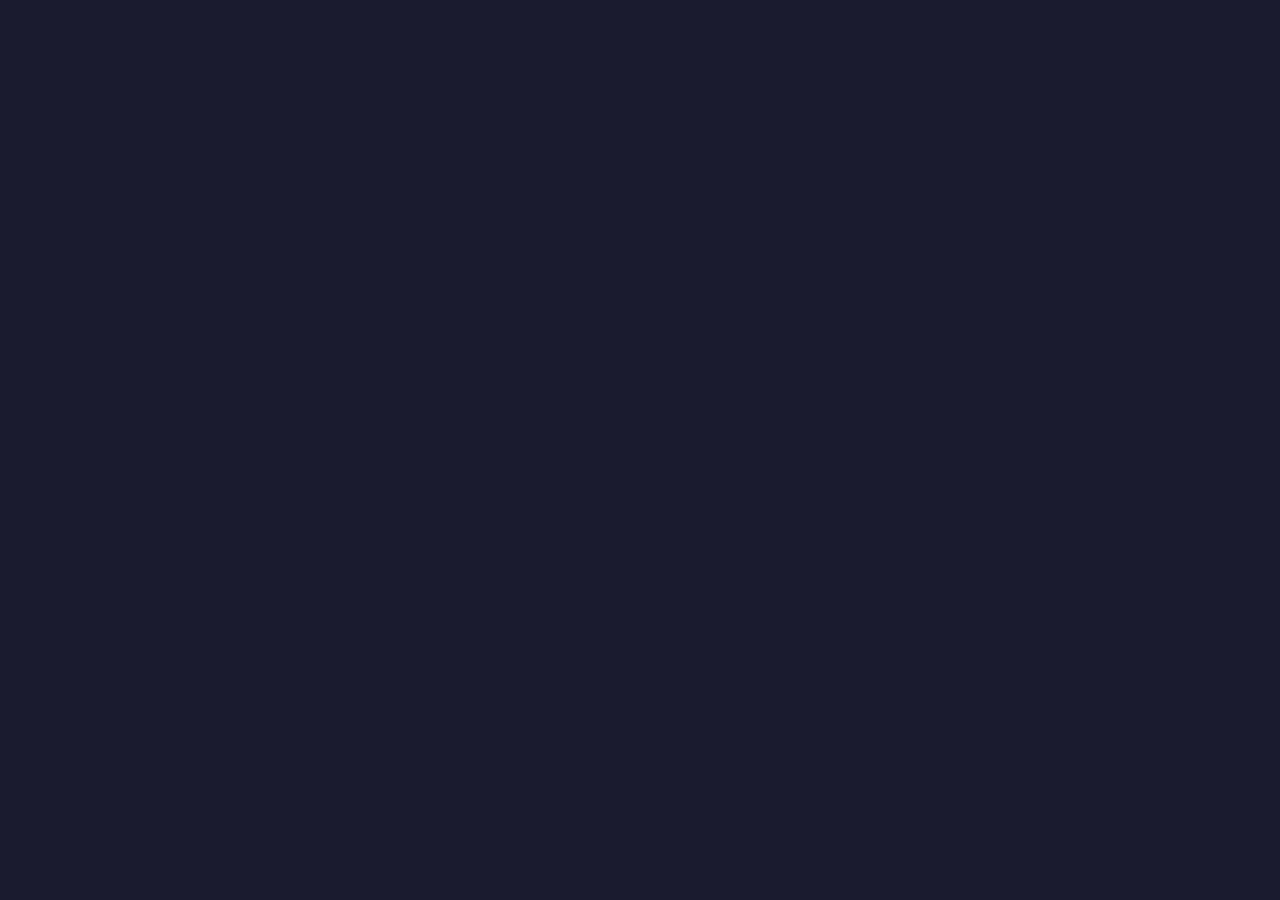
==== commit 5449d32a: "auth_01" ====
--- a/Black Clover.html
+++ b/Black Clover.html
@@ -18,6 +18,21 @@
 </head>
 
 <body>
+
+  <!-- Auth loading overlay -->
+  <script>
+    (function(){
+      document.body.style.opacity='0';
+      var s=document.createElement('style');
+      s.textContent='@keyframes ag-spin{to{transform:rotate(360deg)}}.ag-spinner{width:44px;height:44px;border:3px solid rgba(135,206,235,.18);border-top-color:#87ceeb;border-radius:50%;animation:ag-spin .85s linear infinite}.ag-label{color:rgba(135,206,235,.7);font-family:Outfit,Arial,sans-serif;font-size:.85rem;letter-spacing:2px;text-transform:uppercase}';
+      document.head.appendChild(s);
+      var ov=document.createElement('div');
+      ov.id='authOverlay';
+      ov.style.cssText='position:fixed;inset:0;z-index:9999;background:#1a1a2e;display:flex;align-items:center;justify-content:center;flex-direction:column;gap:20px';
+      ov.innerHTML='<div class="ag-spinner"></div><div class="ag-label">Loading…</div>';
+      document.body.appendChild(ov);
+    })();
+  </script>
 
     <!-- ===== VIDEO MODAL ===== -->
     <div class="modal-overlay" id="videoModal" role="dialog" aria-modal="true" aria-labelledby="modalEpTitle">
@@ -352,6 +367,9 @@
         });
     </script>
 
+    <!-- Auth Gate -->
+    <script type="module" src="auth-gate.js"></script>
+
 </body>
 
 </html>
--- a/style.css
+++ b/style.css
@@ -1878,4 +1878,241 @@
 html[data-theme="light"] ::-webkit-scrollbar-track { background: #eaf5ff; }
 html[data-theme="light"] ::-webkit-scrollbar-thumb {
   background: linear-gradient(180deg, var(--sky-blue), var(--purple));
+}
+
+/* =====================================================================
+   AUTH GATE — Loading Overlay
+   ===================================================================== */
+#authOverlay {
+  position: fixed;
+  inset: 0;
+  z-index: 9999;
+  background: var(--bg-primary);
+  display: flex;
+  align-items: center;
+  justify-content: center;
+  flex-direction: column;
+  gap: 20px;
+}
+
+.ag-spinner {
+  width: 48px;
+  height: 48px;
+  border: 3px solid rgba(135, 206, 235, 0.18);
+  border-top-color: var(--sky-blue);
+  border-radius: 50%;
+  animation: ag-spin 0.85s linear infinite;
+}
+
+@keyframes ag-spin { to { transform: rotate(360deg); } }
+
+.ag-label {
+  color: rgba(135, 206, 235, 0.75);
+  font-family: 'Outfit', Arial, sans-serif;
+  font-size: 0.88rem;
+  letter-spacing: 2px;
+  text-transform: uppercase;
+  transition: all 0.3s ease;
+}
+
+/* =====================================================================
+   TOAST NOTIFICATIONS
+   ===================================================================== */
+#toastContainer {
+  position: fixed;
+  bottom: 28px;
+  right: 28px;
+  z-index: 10000;
+  display: flex;
+  flex-direction: column;
+  gap: 10px;
+  pointer-events: none;
+}
+
+.ag-toast {
+  display: flex;
+  align-items: center;
+  gap: 10px;
+  padding: 14px 20px;
+  border-radius: 14px;
+  font-family: 'Outfit', Arial, sans-serif;
+  font-size: 0.9rem;
+  font-weight: 600;
+  backdrop-filter: blur(16px);
+  -webkit-backdrop-filter: blur(16px);
+  box-shadow: 0 8px 32px rgba(0, 0, 0, 0.4);
+  transform: translateX(120%);
+  opacity: 0;
+  transition: transform 0.42s cubic-bezier(0.34, 1.56, 0.64, 1), opacity 0.3s ease;
+  max-width: 340px;
+  pointer-events: auto;
+}
+
+.ag-toast.ag-toast-show {
+  transform: translateX(0);
+  opacity: 1;
+}
+
+.ag-toast-success {
+  background: linear-gradient(135deg, rgba(81, 207, 102, 0.2), rgba(81, 207, 102, 0.1));
+  border: 1.5px solid rgba(81, 207, 102, 0.45);
+  color: #6ee07a;
+}
+
+.ag-toast-error {
+  background: linear-gradient(135deg, rgba(255, 107, 107, 0.2), rgba(255, 107, 107, 0.1));
+  border: 1.5px solid rgba(255, 107, 107, 0.45);
+  color: #ff8a8a;
+}
+
+.ag-toast-info {
+  background: linear-gradient(135deg, rgba(135, 206, 235, 0.2), rgba(135, 206, 235, 0.1));
+  border: 1.5px solid rgba(135, 206, 235, 0.45);
+  color: var(--sky-blue);
+}
+
+.ag-toast-icon { font-size: 1rem; flex-shrink: 0; }
+.ag-toast-msg  { line-height: 1.4; }
+
+@media (max-width: 480px) {
+  #toastContainer { bottom: 16px; right: 12px; left: 12px; }
+  .ag-toast { max-width: 100%; }
+}
+
+/* =====================================================================
+   USER NAV CHIP (injected by auth-gate.js)
+   ===================================================================== */
+.nav-avatar {
+  display: inline-flex;
+  align-items: center;
+  justify-content: center;
+  width: 28px;
+  height: 28px;
+  border-radius: 50%;
+  background: linear-gradient(135deg, var(--sky-blue), var(--purple));
+  color: #fff;
+  font-size: 0.78rem;
+  font-weight: 800;
+  flex-shrink: 0;
+  box-shadow: 0 0 10px rgba(135, 206, 235, 0.4);
+}
+
+.nav-user-chip {
+  display: inline-flex !important;
+  align-items: center;
+  gap: 8px;
+  color: var(--sky-blue) !important;
+  font-weight: 600;
+  font-size: 0.92rem;
+  padding: 8px 14px;
+  border-radius: 10px;
+  text-decoration: none;
+  border: 1px solid transparent;
+  transition: all 0.3s ease;
+  white-space: nowrap;
+}
+
+.nav-user-chip:hover {
+  background: rgba(135, 206, 235, 0.12);
+  border-color: var(--sky-blue);
+  color: #fff !important;
+  box-shadow: 0 0 18px rgba(135, 206, 235, 0.2);
+  transform: translateY(-2px);
+}
+
+.nav-chip-name {
+  max-width: 100px;
+  overflow: hidden;
+  text-overflow: ellipsis;
+  white-space: nowrap;
+}
+
+.nav-logout-btn {
+  color: var(--light-red) !important;
+  font-weight: 600;
+  font-size: 0.92rem;
+  padding: 8px 14px;
+  border-radius: 10px;
+  text-decoration: none;
+  border: 1px solid transparent;
+  transition: all 0.3s ease;
+  white-space: nowrap;
+  display: inline-flex;
+  align-items: center;
+  gap: 6px;
+}
+
+.nav-logout-btn:hover {
+  background: rgba(255, 107, 107, 0.12);
+  border-color: var(--light-red);
+  color: #fff !important;
+  transform: translateY(-2px);
+}
+
+/* =====================================================================
+   WELCOME BANNER (index.html)
+   ===================================================================== */
+#welcomeBanner {
+  display: none;
+  align-items: center;
+  justify-content: center;
+  gap: 14px;
+  margin: 0 auto 24px;
+  padding: 14px 28px;
+  max-width: 560px;
+  background: linear-gradient(135deg, rgba(135, 206, 235, 0.12), rgba(176, 108, 245, 0.12));
+  border: 1.5px solid rgba(135, 206, 235, 0.3);
+  border-radius: 16px;
+  backdrop-filter: blur(12px);
+  -webkit-backdrop-filter: blur(12px);
+  opacity: 0;
+  transform: translateY(-10px);
+  transition: opacity 0.4s ease, transform 0.4s cubic-bezier(0.34, 1.56, 0.64, 1);
+  animation: none;
+}
+
+#welcomeBanner.wb-show {
+  opacity: 1;
+  transform: translateY(0);
+}
+
+#welcomeBanner .wb-emoji { font-size: 1.4rem; }
+
+#welcomeBanner .wb-text {
+  font-size: 0.98rem;
+  font-weight: 600;
+  color: var(--text-primary);
+}
+
+#welcomeBanner .wb-name {
+  color: var(--sky-blue);
+  font-weight: 700;
+}
+
+#welcomeBanner .wb-actions {
+  display: flex;
+  gap: 10px;
+  margin-left: auto;
+}
+
+#welcomeBanner .wb-profile-btn {
+  font-size: 0.82rem;
+  padding: 6px 14px;
+  border-radius: 8px;
+  background: rgba(135, 206, 235, 0.15);
+  border: 1px solid rgba(135, 206, 235, 0.4);
+  color: var(--sky-blue);
+  text-decoration: none;
+  font-weight: 600;
+  transition: all 0.25s ease;
+}
+
+#welcomeBanner .wb-profile-btn:hover {
+  background: rgba(135, 206, 235, 0.28);
+  transform: translateY(-1px);
+}
+
+@media (max-width: 600px) {
+  #welcomeBanner { flex-direction: column; text-align: center; gap: 10px; }
+  #welcomeBanner .wb-actions { margin-left: 0; }
 }
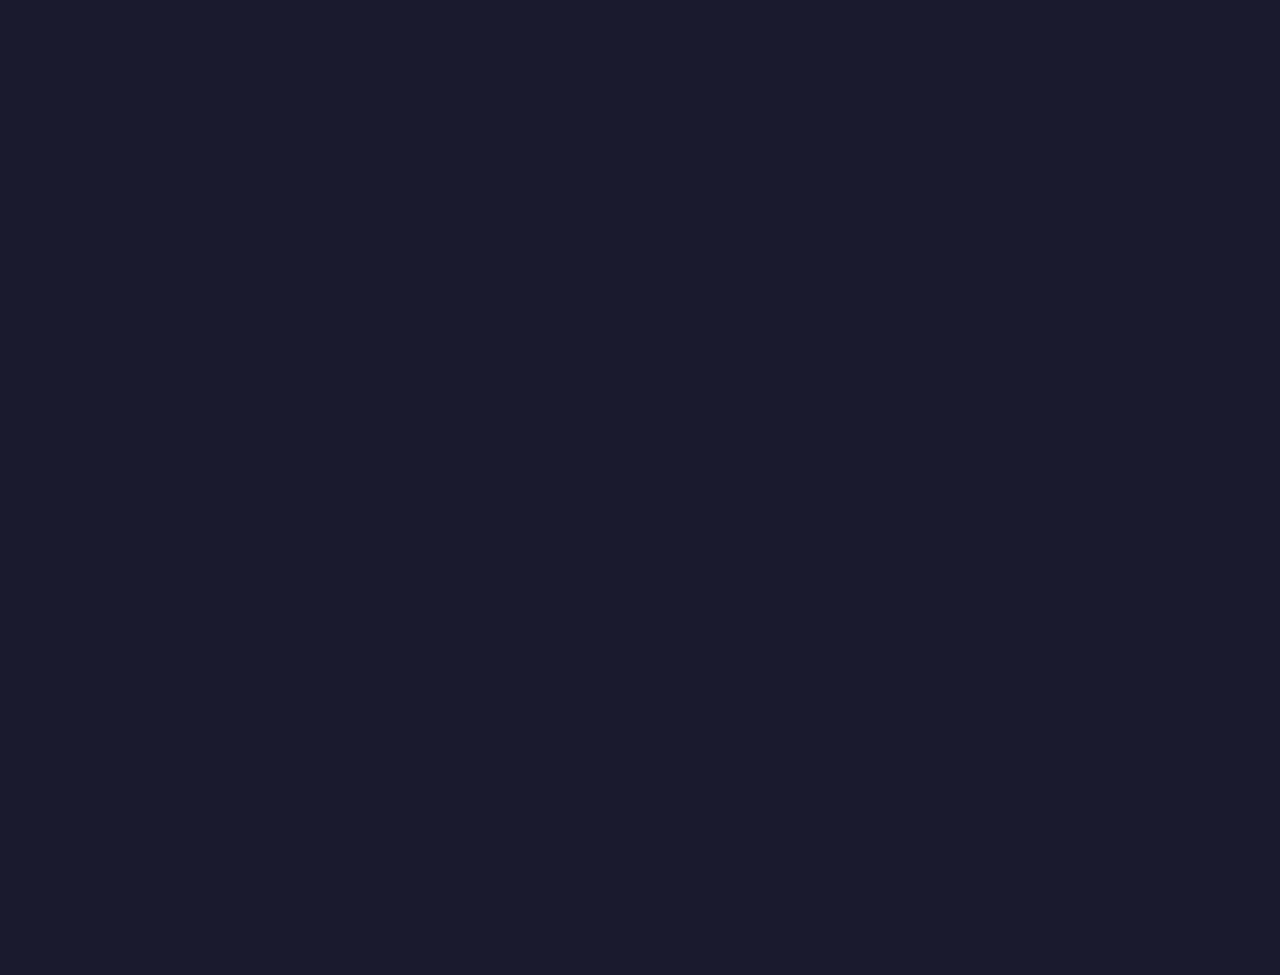
==== commit 9044ba6f: "Add files via upload" ====
--- a/Black Clover.html
+++ b/Black Clover.html
@@ -10,29 +10,48 @@
     <script>/* apply saved theme before paint */
         (function () { var t = localStorage.getItem('animeTheme') || 'dark'; document.documentElement.setAttribute('data-theme', t); })();
     </script>
-        <style>
+    <style>
         /* Page-specific keyframes — all other styles live in style.css */
-        @keyframes fadeIn  { from { opacity: 0; } to { opacity: 1; } }
-        @keyframes slideUp { from { transform: translateY(30px); opacity: 0; } to { transform: translateY(0); opacity: 1; } }
+        @keyframes fadeIn {
+            from {
+                opacity: 0;
+            }
+
+            to {
+                opacity: 1;
+            }
+        }
+
+        @keyframes slideUp {
+            from {
+                transform: translateY(30px);
+                opacity: 0;
+            }
+
+            to {
+                transform: translateY(0);
+                opacity: 1;
+            }
+        }
     </style>
 </head>
 
 <body>
 
-  <!-- Auth loading overlay -->
-  <script>
-    (function(){
-      document.body.style.opacity='0';
-      var s=document.createElement('style');
-      s.textContent='@keyframes ag-spin{to{transform:rotate(360deg)}}.ag-spinner{width:44px;height:44px;border:3px solid rgba(135,206,235,.18);border-top-color:#87ceeb;border-radius:50%;animation:ag-spin .85s linear infinite}.ag-label{color:rgba(135,206,235,.7);font-family:Outfit,Arial,sans-serif;font-size:.85rem;letter-spacing:2px;text-transform:uppercase}';
-      document.head.appendChild(s);
-      var ov=document.createElement('div');
-      ov.id='authOverlay';
-      ov.style.cssText='position:fixed;inset:0;z-index:9999;background:#1a1a2e;display:flex;align-items:center;justify-content:center;flex-direction:column;gap:20px';
-      ov.innerHTML='<div class="ag-spinner"></div><div class="ag-label">Loading…</div>';
-      document.body.appendChild(ov);
-    })();
-  </script>
+    <!-- Auth loading overlay -->
+    <script>
+        (function () {
+            document.body.style.opacity = '0';
+            var s = document.createElement('style');
+            s.textContent = '@keyframes ag-spin{to{transform:rotate(360deg)}}.ag-spinner{width:44px;height:44px;border:3px solid rgba(135,206,235,.18);border-top-color:#87ceeb;border-radius:50%;animation:ag-spin .85s linear infinite}.ag-label{color:rgba(135,206,235,.7);font-family:Outfit,Arial,sans-serif;font-size:.85rem;letter-spacing:2px;text-transform:uppercase}';
+            document.head.appendChild(s);
+            var ov = document.createElement('div');
+            ov.id = 'authOverlay';
+            ov.style.cssText = 'position:fixed;inset:0;z-index:9999;background:#1a1a2e;display:flex;align-items:center;justify-content:center;flex-direction:column;gap:20px';
+            ov.innerHTML = '<div class="ag-spinner"></div><div class="ag-label">Loading…</div>';
+            document.body.appendChild(ov);
+        })();
+    </script>
 
     <!-- ===== VIDEO MODAL ===== -->
     <div class="modal-overlay" id="videoModal" role="dialog" aria-modal="true" aria-labelledby="modalEpTitle">
@@ -82,7 +101,7 @@
 
         <!-- SHOW HEADER -->
         <div class="show-header">
-            <img src="Black clover.jpg" alt="Black Clover cover" loading="lazy" decoding="async">
+            <img src="Black Clover.jpg" alt="Black Clover cover" loading="lazy" decoding="async">
             <div class="show-info">
                 <h1>BLACK CLOVER</h1>
                 <p>
@@ -121,7 +140,8 @@
                     <div class="season-body-inner">
                         <div class="season-content">
                             <div class="season-cover">
-                                <img src="Black Clover S1.jpg" alt="Black Clover Season 1" loading="lazy" decoding="async">
+                                <img src="Black Clover S1.jpg" alt="Black Clover Season 1" loading="lazy"
+                                    decoding="async">
                             </div>
                             <div class="season-episodes">
                                 <ul class="episode-list" id="listS1"></ul>
@@ -131,7 +151,7 @@
                 </div>
             </div>
 
-            
+
 
         </div>
 
@@ -198,8 +218,8 @@
             { label: 'Black Clover — Season 1 Episode 49', url: 'https://drive.google.com/file/d/1zWOemoixFibdqLj236k2VJsVxp9vYJTT/view?usp=drive_link' },
             { label: 'Black Clover — Season 1 Episode 50', url: 'https://drive.google.com/file/d/19eNcGR957ftd28TEfy8--QZLz8u13Xa3/view?usp=drive_link' },
             { label: 'Black Clover — Season 1 Episode 51', url: 'https://drive.google.com/file/d/1IVCrdZCVjt_2vN_iQzRdhMXT2vHn7FC3/view?usp=sharing' },
-           
-            
+
+
         ];
 
         const allEpisodes = [...season1];
@@ -269,7 +289,7 @@
             document.querySelectorAll('.ep-link').forEach(a => a.classList.remove('ep-active'));
             const activeLink = document.getElementById(`ep-${index}`);
             if (activeLink) activeLink.classList.add('ep-active');
-            
+
             // Reset quality buttons
             qualityBtns.forEach(btn => btn.classList.remove('active'));
             document.querySelector('[data-quality="720p"]').classList.add('active');
@@ -285,23 +305,23 @@
         function downloadEpisode() {
             const ep = allEpisodes[currentEp];
             let urlToDL = ep.url;
-            
+
             // Extract Google Drive file ID from sharing URL
             const match = ep.url.match(/\/file\/d\/([^\/]+)\//);
             if (match && match[1]) {
                 urlToDL = `https://drive.google.com/uc?export=download&id=${match[1]}`;
             }
-            
+
             downloadBtn.classList.add('loading');
             downloadBtn.textContent = '⏳ Preparing...';
             downloadBtn.disabled = true;
-            
+
             // Open download link
             const a = document.createElement('a');
             a.href = urlToDL;
             a.target = '_blank';
             a.click();
-            
+
             // Reset button after 2 seconds
             setTimeout(() => {
                 downloadBtn.classList.remove('loading');
@@ -339,7 +359,7 @@
         // ─── Hamburger menu ──────────────────────────────────────────────────────
         const hamburger = document.getElementById('hamburger');
         const navLinks = document.getElementById('navLinks');
-        
+
         hamburger.addEventListener('click', function () {
             navLinks.classList.toggle('active');
             hamburger.classList.toggle('active');
@@ -372,4 +392,4 @@
 
 </body>
 
-</html>
+</html>
